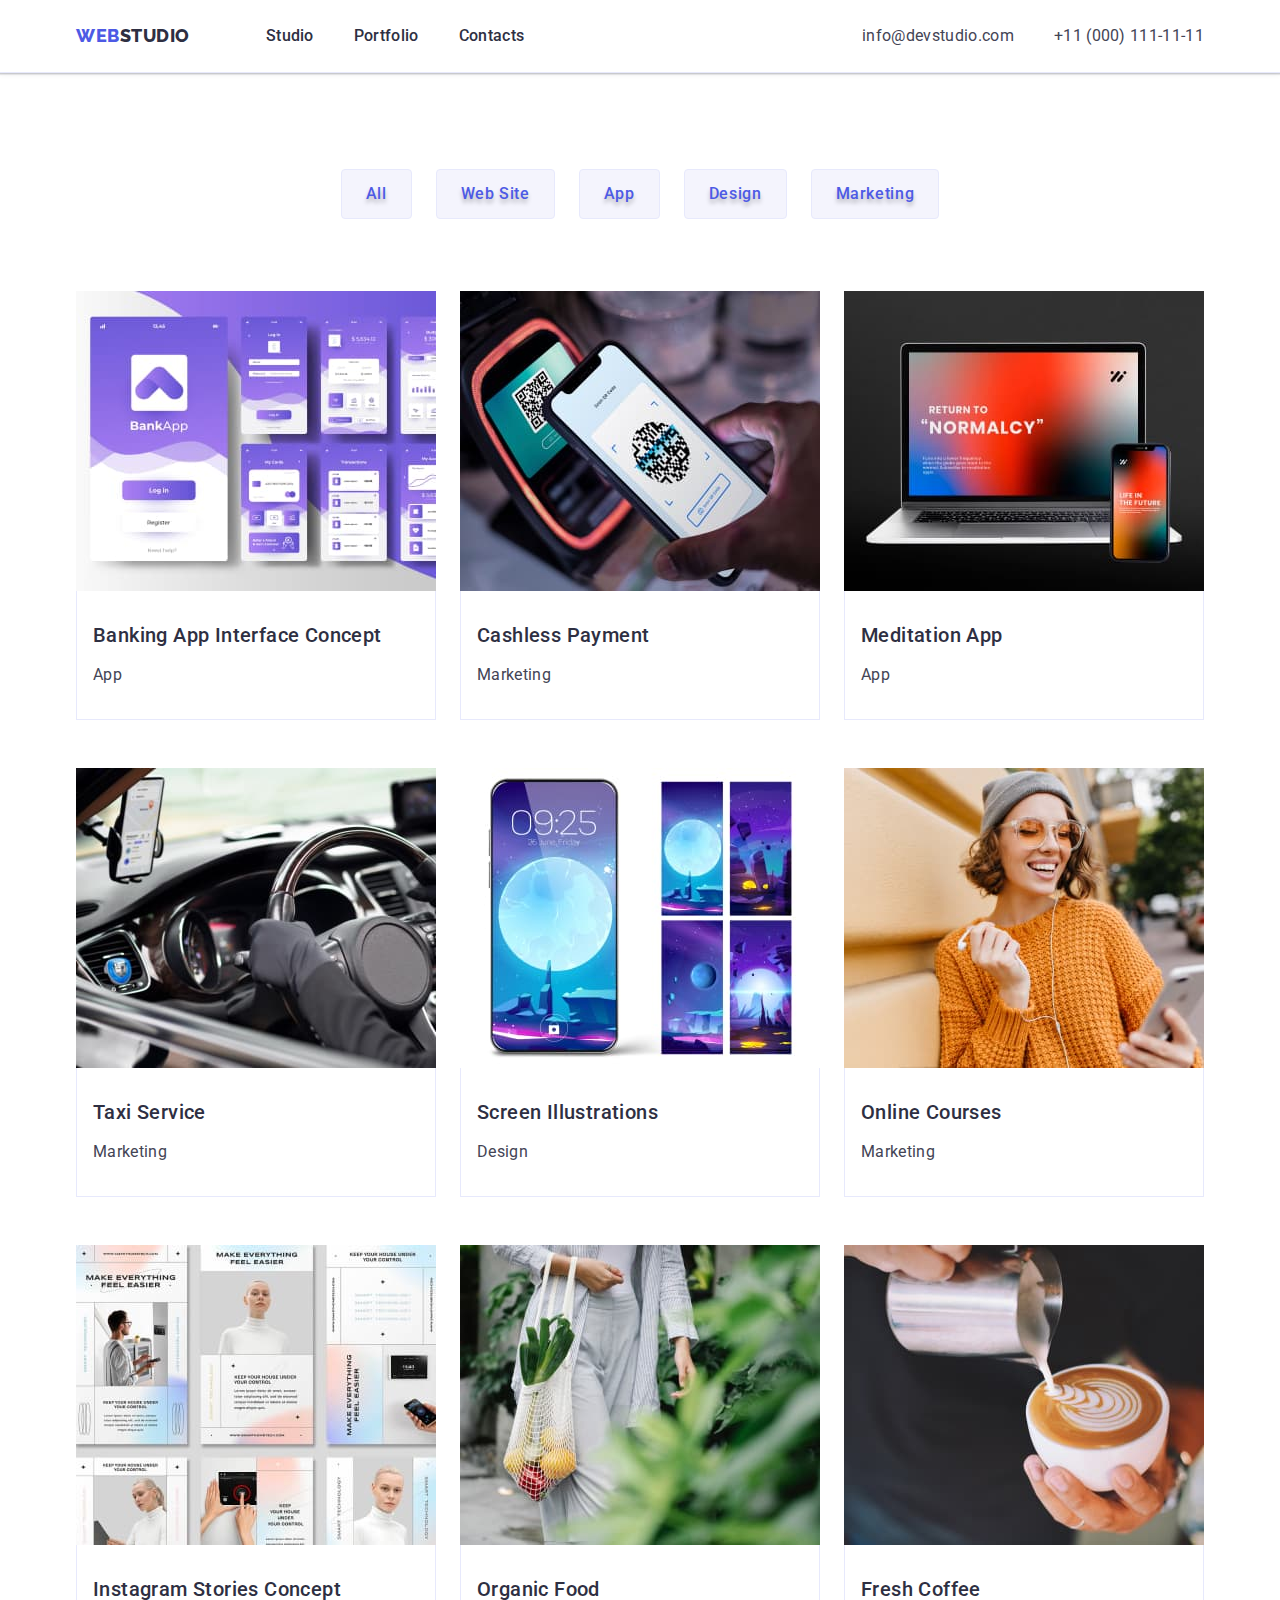
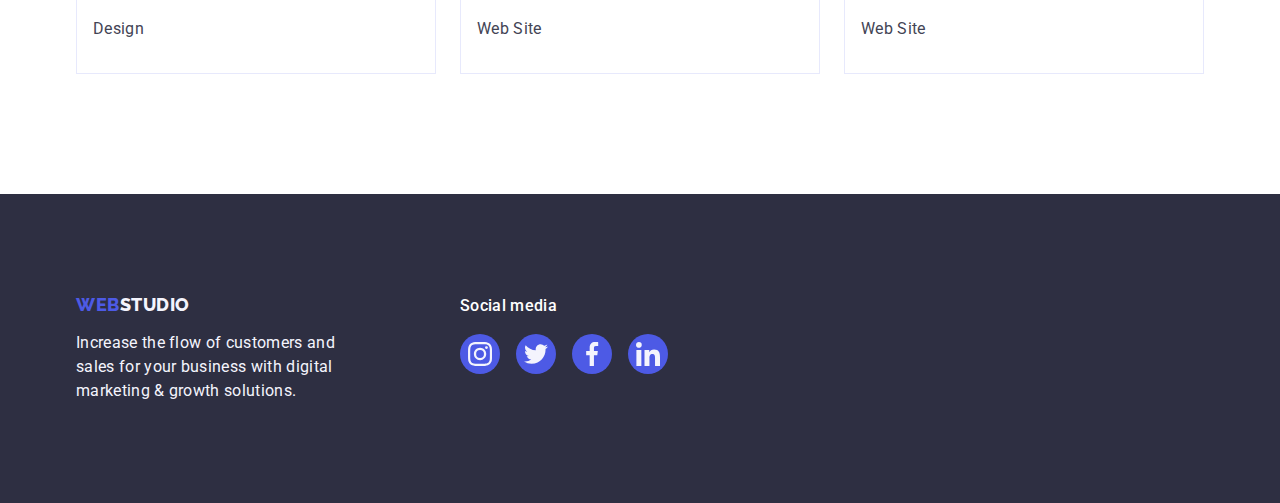
==== portfolio.html @ 97d9775e "first" ====
<!DOCTYPE html>
<html lang="en">
  <head>
    <meta charset="UTF-8" />
    <meta http-equiv="X-UA-Compatible" content="IE=edge" />
    <meta name="viewport" content="width=device-width, initial-scale=1.0" />
    <link rel="preconnect" href="https://fonts.googleapis.com" />
    <link rel="preconnect" href="https://fonts.gstatic.com" crossorigin />
    <link
      href="https://cdnjs.cloudflare.com/ajax/libs/modern-normalize/1.1.0/modern-normalize.min.css"
      rel="stylesheet"
    />
    <link rel="stylesheet" href="./css/styles.css" />
    <link
      href="https://fonts.googleapis.com/css2?family=Raleway:wght@800&family=Roboto:wght@400;500;700;900&display=swap"
      rel="stylesheet"
    />
    <title>Портфоліо</title>
  </head>

  <body>
    <!-- Top line -->
    <header class="page-header">
      <div class="container page-header-container">
        <nav class="page-navigation">
          <a href="./index.html" class="logo-units link">
            Web<span class="studio">Studio</span></a
          >
          <ul class="list menu-navigation">
            <li>
              <a href="./index.html" class="menu-nav-links link">Studio</a>
            </li>
            <li>
              <a href="./portfolio.html" class="menu-nav-links link"
                >Portfolio</a
              >
            </li>
            <li>
              <a href="" class="menu-nav-links link">Contacts</a>
            </li>
          </ul>
        </nav>

        <address class="adress-contacts">
          <ul class="list link-contacts">
            <li>
              <a href="mailto:info@devstudio.com" class="link">
                info@devstudio.com</a
              >
            </li>
            <li>
              <a href="tel:+110001111111" class="link"> +11 (000) 111-11-11</a>
            </li>
          </ul>
        </address>
      </div>
    </header>
    <main>
      <section class="section">
        <div class="container">
          <h1 hidden>Filters button</h1>
          <!-- Filters -->
          <ul class="filters list buttons-container">
            <li>
              <button type="button" class="filt-button button-text">All</button>
            </li>
            <li>
              <button type="button" class="filt-button button-text">
                Web Site
              </button>
            </li>
            <li>
              <button type="button" class="filt-button button-text">App</button>
            </li>
            <li>
              <button type="button" class="filt-button button-text">
                Design
              </button>
            </li>
            <li>
              <button type="button" class="filt-button button-text">
                Marketing
              </button>
            </li>
          </ul>

          <ul class="list pr-cards-container">
            <!-- Row 1 -->
            <li class="pr-cards">
              <a class="link pr-card-link" href="">
                <img
                  src="./images/project-card1.jpg"
                  alt="Bank app's windows"
                  width="360"
                  class="cards-images im-one"
                />
                <div class="prcards-content-container">
                  <h2 class="header-three-portfolio">
                    Banking App Interface Concept
                  </h2>
                  <p class="app-portfolio">App</p>
                </div>
              </a>
            </li>
            <li class="pr-cards">
              <a class="link pr-card-link" href="">
                <img
                  src="./images/project-card2.jpg"
                  alt="Smartphone's screeen with QR-code"
                  width="360"
                  class="cards-images im-two"
                />
                <div class="prcards-content-container">
                  <h2 class="header-three-portfolio">Cashless Payment</h2>
                  <p class="app-portfolio">Marketing</p>
                </div>
              </a>
            </li>
            <li class="pr-cards">
              <a class="link pr-card-link" href="">
                <img
                  src="./images/project-card3.jpg"
                  alt="Image of laptop and smartphone displays"
                  width="360"
                  class="cards-images im-three"
                />
                <div class="prcards-content-container">
                  <h2 class="header-three-portfolio">Meditation App</h2>
                  <p class="app-portfolio">App</p>
                </div>
              </a>
            </li>
            <!-- Row 2 -->
            <li class="pr-cards">
              <a class="link pr-card-link" href="">
                <img
                  src="./images/project-card4.jpg"
                  alt="Hand on the steering wheel"
                  width="360"
                  class="cards-images im-four"
                />
                <div class="prcards-content-container">
                  <h2 class="header-three-portfolio">Taxi Service</h2>
                  <p class="app-portfolio">Marketing</p>
                </div>
              </a>
            </li>
            <li class="pr-cards">
              <a class="link pr-card-link" href="">
                <img
                  src="./images/project-card5.jpg"
                  alt="Wallpapers on the smartphone screen"
                  width="360"
                  class="cards-images im-five"
                />
                <div class="prcards-content-container">
                  <h2 class="header-three-portfolio">Screen Illustrations</h2>
                  <p class="app-portfolio">Design</p>
                </div>
              </a>
            </li>
            <li class="pr-cards">
              <a class="link pr-card-link" href="">
                <img
                  src="./images/project-card6.jpg"
                  alt="Women with headphones"
                  width="360"
                  class="cards-images im-six"
                />
                <div class="prcards-content-container">
                  <h2 class="header-three-portfolio">Online Courses</h2>
                  <p class="app-portfolio">Marketing</p>
                </div>
              </a>
            </li>
            <!-- Row 3 -->
            <li class="pr-cards">
              <a class="link pr-card-link" href="">
                <img
                  src="./images/project-card7.jpg"
                  alt="Examples of developed stories"
                  width="360"
                  class="cards-images im-seven"
                />
                <div class="prcards-content-container">
                  <h2 class="header-three-portfolio">
                    Instagram Stories Concept
                  </h2>
                  <p class="app-portfolio">Design</p>
                </div>
              </a>
            </li>
            <li class="pr-cards">
              <a class="link pr-card-link" href="">
                <img
                  src="./images/project-card8.jpg"
                  alt="The women in light clothes with a bag"
                  width="360"
                  class="cards-images im-eight"
                />
                <div class="prcards-content-container">
                  <h2 class="header-three-portfolio">Organic Food</h2>
                  <p class="app-portfolio">Web Site</p>
                </div>
              </a>
            </li>
            <li class="pr-cards">
              <a class="link pr-card-link" href="">
                <img
                  src="./images/project-card9.jpg"
                  alt="Pouring cream into a cup of coffee"
                  width="360"
                  class="cards-images im-nine"
                />
                <div class="prcards-content-container">
                  <h2 class="header-three-portfolio">Fresh Coffee</h2>
                  <p class="app-portfolio">Web Site</p>
                </div>
              </a>
            </li>
          </ul>
        </div>
      </section>
    </main>

    <!-- Footer -->
    <footer class="foot-box">
      <div class="container footer-container">
        <div class="footer-container-one">
          <a href="./index.html" class="logo logo-units link">
            Web<span class="foot-studio">Studio</span></a
          >
          <p class="foot-text">
            Increase the flow of customers and sales for your business with
            digital marketing & growth solutions.
          </p>
        </div>

        <div>
          <p class="soc-media">Social media</p>
          <ul class="social-list-foot list">
            <li class="list-item-foot">
              <a href="" class="social-link">
                <svg class="social-icon-footer" width="24" height="24">
                  <use href="./images/icons.svg#icon-instagram"></use>
                </svg>
              </a>
            </li>
            <li class="list-item-foot">
              <a href="" class="social-link">
                <svg class="social-icon-footer" width="24" height="24">
                  <use href="./images/icons.svg#icon-twitter"></use>
                </svg>
              </a>
            </li>
            <li class="list-item-foot">
              <a href="" class="social-link">
                <svg class="social-icon-footer" width="24" height="24">
                  <use href="./images/icons.svg#icon-facebook"></use>
                </svg>
              </a>
            </li>
            <li class="list-item-foot">
              <a href="" class="social-link">
                <svg class="social-icon-footer" width="24" height="24">
                  <use href="./images/icons.svg#icon-linkedin"></use>
                </svg>
              </a>
            </li>
          </ul>
        </div>
      </div>
    </footer>
  </body>
</html>
---- css/styles.css ----
:root {
  --brand-color1: #ffffff;
  --brand-color2: #4d5ae5;
  --brand-color3: #2e2f42;
  --brand-color4: #434455;
  --brand-color5: #e7e9fc;
  --brand-color6: #f4f4fd;
  --brand-color7: #404bbf;

  --icon-color1: #2e2f42;
  --icon-color2: #4d5ae5;
  --icon-color3: #8e8f99;
  --icon-color4: #f4f4fd;
  --icon-hover2: #31d0aa;

  --brand-color-customer-link: #8e8f99;
  --brand-font-weight1: 800;
  --brand-font-weight2: 500;
  --brand-font-weight3: 700;
  --brand-font-weight4: 400;
  --brand-font-size1: 16px;
  --brand-font-size2: 18px;
  --brand-font-size3: 20px;
  --brand-font-size4: 36px;
  --brand-font-size-title: 56px;
}

/* Main Page */
body {
  font-family: "Roboto", sans-serif;
  background: var(--brand-color1);
  font-size: var(--brand-font-size1);
  font-weight: var(--brand-font-weight4);
  color: var(--brand-color4);
}

.link {
  text-decoration: none;
}

.list {
  list-style: none;
}

button {
  cursor: pointer;
}

h1,
h2,
h3,
h4,
p {
  margin-top: 0;
  margin-bottom: 0;
}

ul,
ol {
  margin-top: 0;
  margin-bottom: 0;
  padding-left: 0;
}

img {
  display: block;
  max-width: 100%;
  height: auto;
}

.container {
  max-width: 1158px;
  padding: 0 15px;
  margin: 0 auto;
}

/* ==========HEADER========== */
.page-header {
  /* Top line bg */

  /* WHITE Header background, team card background */
  background: var(--brand-color1);
  /* CORNFLOWER */
  border-bottom: 1px solid var(--brand-color5);
  box-shadow: 0px 2px 1px rgba(46, 47, 66, 0.08),
    0px 1px 1px rgba(46, 47, 66, 0.16), 0px 1px 6px rgba(46, 47, 66, 0.08);
}
.page-header-container {
  display: flex;
  align-items: center;
  justify-content: space-between;
}
.page-navigation {
  display: flex;
  align-items: center;
  padding-top: 24px;
  padding-bottom: 24px;
}
.logo-units {
  font-weight: var(--brand-font-weight1);
  font-family: "Raleway", sans-serif;
  font-size: var(--brand-font-size2);
  line-height: 1.17;
  letter-spacing: 0.03em;
  text-transform: uppercase;
  /* Web */
  color: var(--brand-color2);
  margin-right: 76px;
}

/* Studio */
.studio {
  color: var(--brand-color3);
}

/* Studio in footer*/
.foot-studio {
  color: var(--brand-color6);
}

/*Menu Nav  */
.menu-navigation {
  display: flex;
  align-items: center;
  gap: 40px;
}
.menu-nav-links {
  font-weight: var(--brand-font-weight2);
  letter-spacing: 0.02em;
  color: var(--brand-color3);
  line-height: 1.5;
  padding: 24px 0;
}

.menu-nav-links:hover,
.menu-nav-links:focus {
  color: var(--brand-color7);
}

.adress-contacts {
  font-style: normal;
}

.link-contacts {
  display: flex;
  align-items: flex-end;
  gap: 40px;
  justify-content: flex-end;
}
.link-contacts .link {
  letter-spacing: 0.02em;
  color: var(--brand-color4);
}

.link-contacts .link:hover,
.link-contacts .link:focus {
  color: var(--brand-color7);
}

/* Hero Image  */
.hero-dark-bg {
  /* GREY */

  background: rgba(46, 47, 66, 0.7);
  padding: 188px 0;
}

.background {
  max-width: 1440px;
  margin: 0 auto;
  background-image: linear-gradient(
      rgba(46, 47, 66, 0.7),
      rgba(46, 47, 66, 0.7)
    ),
    url("../images/people-office.jpg");
  background-size: cover;
  background-repeat: no-repeat;
  background-position: center;
  filter: drop-shadow(0px 4px 4px rgba(0, 0, 0, 0.25));
}

.image-hero-container {
  display: flex;
  flex-direction: column;
  justify-content: center;
  align-items: center;
  row-gap: 48px;
}
.efsol-title {
  /* Effective Solutions for Your Business */
  /* Header 1 */

  font-weight: var(--brand-font-weight3);
  font-size: var(--brand-font-size-title);
  line-height: 1.07;
  /* or 107% */

  text-align: center;
  letter-spacing: 0.02em;
  color: var(--brand-color1);
  max-width: 496px;
}

/* Button */
.main-but {
  background-color: var(--brand-color2);
  box-shadow: 0px 4px 4px rgba(0, 0, 0, 0.15);
  border-radius: 4px;
  font-weight: var(--brand-font-weight2);
  font-size: var(--brand-font-size1);
  letter-spacing: 0.04em;
  line-height: 1.5;
  font-family: var(--main-font-family);
  color: var(--brand-color1);
  text-shadow: 0px 4px 4px rgba(0, 0, 0, 0.25);
  align-self: center;
  padding: 16px 32px;
  min-width: 169px;
  height: 56px;
  border: none;
}

.button-text {
  font-weight: var(--brand-font-weight2);
  font-size: var(--brand-font-size1);
  letter-spacing: 0.04em;
  line-height: 1.5;
  font-family: var(--main-font-family), sans-serif;

  color: var(--brand-color1);
  border: 1px solid #000000;
  text-shadow: 0px 4px 4px rgba(0, 0, 0, 0.25);
}

.main-but:hover,
.main-but:focus {
  background: var(--brand-color7);
}

.features-main-title {
  display: none;
}

.sect-one-container {
  padding-top: 120px;
  padding-bottom: 120px;
}
.features-container {
  display: flex;
  flex-direction: row;
  gap: 24px;
}
.features-container-text {
  display: flex;
  flex-direction: column;
  align-items: flex-start;
  padding: 0px;
  width: calc((100% - 72px) / 4);
}
.header-three {
  /* Header 3 */
  font-weight: var(--brand-font-weight2);
  font-size: var(--brand-font-size3);
  /* identical to box height, or 120% */
  letter-spacing: 0.02em;
  line-height: 1.2;
  color: var(--brand-color3);
  margin-bottom: 8px;
  text-align: center;
}

.feature-text {
  letter-spacing: 0.02em;
  line-height: 1.5;
}

.header-two {
  /* Header 2 */
  font-weight: var(--brand-font-weight3);
  font-size: var(--brand-font-size4);
  line-height: 1.11;
  text-align: center;
  letter-spacing: 0.02em;
  text-transform: capitalize;
  color: var(--brand-color3);
  margin-bottom: 72px;
}

.features-item {
  display: flex;
  justify-content: center;
  height: 112px;
  align-items: center;
  margin-bottom: 8px;
  background-color: var(--brand-color6);
  background-size: contain;
  border-radius: 4px;
}
.features-icon {
  margin: 24px 100px;
}

/* ================Section 2============ */
.sect-two-container {
  padding-bottom: 120px;
}

.sect-two-list {
  display: flex;
  align-items: center;
  gap: 24px;
}

.sect-two-cards {
  width: calc((100% - 48px) / 3);
}

/* =====================Section 3 ==========================  */
.sect-three-light-bg {
  /* Light-bg */
  background-color: var(--brand-color6);
}
.sect-three-container {
  padding-top: 120px;
  padding-bottom: 120px;
}

.container-team-card {
  display: flex;
  align-items: center;
  gap: 24px;
}
.list-cards {
  /* WHITE Header background, team card background*/
  background: var(--brand-color1);
  box-shadow: 0px 1px 6px rgba(46, 47, 66, 0.08),
    0px 1px 1px rgba(46, 47, 66, 0.16), 0px 2px 1px rgba(46, 47, 66, 0.08);
  border-radius: 0px 0px 4px 4px;
  width: calc((100% - 3 * 24px) / 4);
}

.image-team-card {
  mix-blend-mode: normal;
}
.img-tc-one {
  background: url(man-with-laptop-presenting-something.jpg);
}

.img-tc-two {
  background: url(img-2);
}
.img-tc-three {
  background: url(young-beautiful-woman-pink-warm-sweater-natural-look-smiling-portrait-isolated-long-hair);
}
.img-tc-four {
  background: url(confident-handsome-guy-posing-against-white-wall);
}

.card-content-container {
  display: flex;
  flex-direction: column;
  flex-wrap: wrap;
  align-items: center;
  gap: 8px;
  padding: 32px 0;
}
.profession {
  height: 24px;
  letter-spacing: 0.02em;
  font-size: var(--brand-font-size1);
  line-height: 1.5;
  color: var(--brand-color4);
  text-align: center;
}
/* ===============Social links===================== */

.social-list {
  display: flex;
  justify-content: center;
  margin: 8px auto;
  gap: 24px;
}
.social-icon {
  display: flex;
  fill: var(--brand-color6);
}
.social-link {
  display: flex;
  justify-content: center;
  align-items: center;
  width: 40px;
  height: 40px;
  border-radius: 50%;
  background-color: var(--brand-color2);
}

.social-link:hover,
.social-link:focus {
  background-color: var(--brand-color7);
}

.list-cards:hover,
.list-cards:focus {
  box-shadow: 0px 1px 6px rgba(46, 47, 66, 0.08),
    0px 1px 1px rgba(46, 47, 66, 0.16), 0px 2px 1px rgba(46, 47, 66, 0.08);
}
/* =============Section 4================= */
.sect-four-container {
  padding-bottom: 120px;
  padding-top: 120px;
}
.header-two-cust {
  /* Header 2 */
  font-weight: var(--brand-font-weight3);
  font-size: var(--brand-font-size4);
  line-height: 1.1;
  text-align: center;
  letter-spacing: 0.02em;
  text-transform: capitalize;
  color: var(--brand-color3);
  margin-bottom: 72px;
}
.customer-list {
  display: flex;
  gap: 24px;
  justify-content: space-evenly;
}

.customer-list-item {
}

.custom-link {
  display: flex;
  align-items: center;
  justify-content: center;
  width: 168px;
  height: 88px;
  /* LIGHT SLATE */

  color: var(--brand-color-customer-link);
  border: 1px solid var(--brand-color-customer-link);
  border-radius: 4px;
}

.custom-link:hover,
.custom-link:focus {
  border-color: var(--brand-color7);
  color: var(--brand-color7);
}

.custom-icon {
  margin: 16px 32px;
  fill: currentColor;
}
/* ==============Footer========================= */
.foot-box {
  /* Footer */

  background: var(--brand-color3);
  padding-top: 100px;
  padding-bottom: 100px;
}
.footer-container {
  display: flex;
  align-items: baseline;
  flex-direction: row;
}

.footer-container-one {
  margin-right: 120px;
}
.logo {
  display: inline-block;
  margin-bottom: 16px;
}

.foot-text {
  /* Text */
  width: 264px;
  letter-spacing: 0.02em;
  color: var(--brand-color6);
  line-height: 1.5;
}

.soc-media {
  color: var(--brand-color1);
  margin-bottom: 16px;
  font-weight: var(--brand-font-weight2);
  letter-spacing: 0.02em;
  line-height: 1.5;
}

.social-icon-footer {
  display: flex;
  fill: var(--brand-color6);
}

.social-list-foot {
  display: flex;
  justify-content: center;
  margin: 8px auto;
  gap: 16px;
}

.list-item-foot .social-link:hover,
.list-item-foot .social-link:focus {
  background-color: var(--icon-hover2);
}
/*  ===============Portfolio styles===============   */

.buttons-container {
  display: flex;
  flex-direction: row;
  justify-content: center;
  margin-bottom: 72px;
  gap: 24px;
}

.filt-button {
  /* Filter Btn  */

  background: var(--brand-color6);
  border: 1px solid var(--brand-color5);
  border-radius: 4px;
  color: var(--brand-color2);
  padding: 12px 24px;
}

.filt-button:hover,
.filt-button:focus {
  color: var(--brand-color1);
  background: var(--brand-color7);
  box-shadow: 0px 3px 1px rgba(0, 0, 0, 0.1), 0px 2px 1px rgba(0, 0, 0, 0.08),
    0px 2px 2px rgba(0, 0, 0, 0.12);
  border-radius: 4px;
  border: 1px solid transparent;
}

.section {
  padding: 96px 0 120px;
}
.pr-cards {
  background: var(--brand-color1);
  width: calc((100% - 48px) / 3);
}

.pr-card-link {
  display: block;
}
.pr-card-link:hover,
.pr-card-link:focus {
  box-shadow: 0px 1px 6px rgba(46, 47, 66, 0.08),
    0px 1px 1px rgba(46, 47, 66, 0.16), 0px 2px 1px rgba(46, 47, 66, 0.08);
}

.pr-cards-container {
  display: flex;
  flex-direction: row;
  flex-wrap: wrap;
  column-gap: 24px;
  row-gap: 48px;
}

.prcards-content-container {
  display: flex;
  flex-direction: column;
  justify-content: center;
  justify-content: flex-start;
  padding: 32px 16px;
  gap: 8px;
  border: 1px solid var(--brand-color5);
  border-top: none;
}
.cards-images {
  mix-blend-mode: normal;
}

.im-one {
  background: url(4074365);
}
.im-two {
  background: url(4);
}
.im-three {
  background: url(tp238-pf-s73-05-mockup);
}

.im-four {
  background: url(female-taxi-driver-paying-attention-road);
}
.im-five {
  background: url(2105.w026.n002.440B.p0.440);
  mix-blend-mode: normal;
}

.im-six {
  background: url(charming-short-haired-lady-gray-hat-standing-beside-wall-with-smartphone);
  mix-blend-mode: normal;
}

.im-seven {
  background: url(6418424.jpg);
}
.im-eight {
  background: url(pexels-photo-7262897);
  mix-blend-mode: normal;
}

.im-nine {
  background: url(pexels-chevanon-photography-302897);
  mix-blend-mode: normal;
}

.header-three-portfolio {
  /* Header 3 */
  font-weight: var(--brand-font-weight2);
  font-size: var(--brand-font-size3);
  /* identical to box height, or 120% */
  letter-spacing: 0.02em;
  line-height: 1.2;
  color: var(--brand-color3);
  margin-bottom: 8px;
}
.app-portfolio {
  height: 24px;
  letter-spacing: 0.02em;
  font-size: var(--brand-font-size1);
  line-height: 1.5;
  color: var(--brand-color4);
}
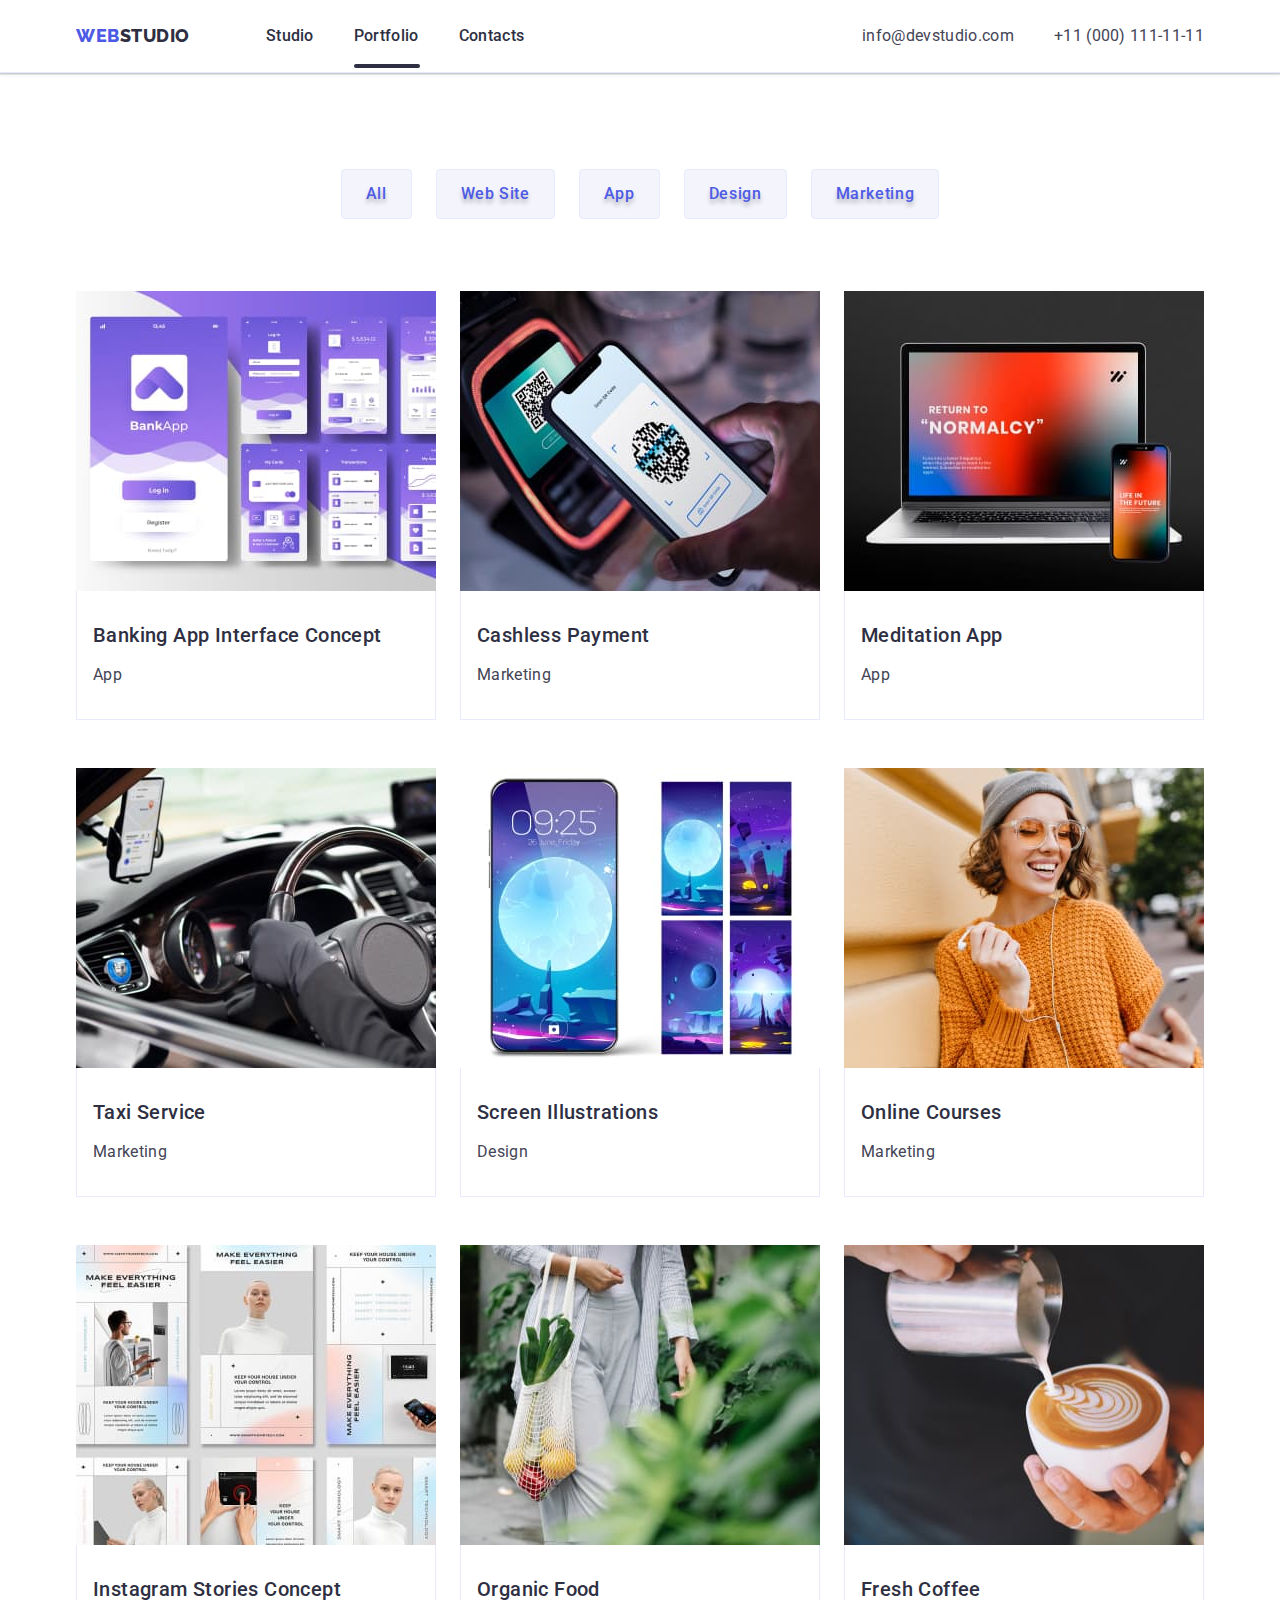
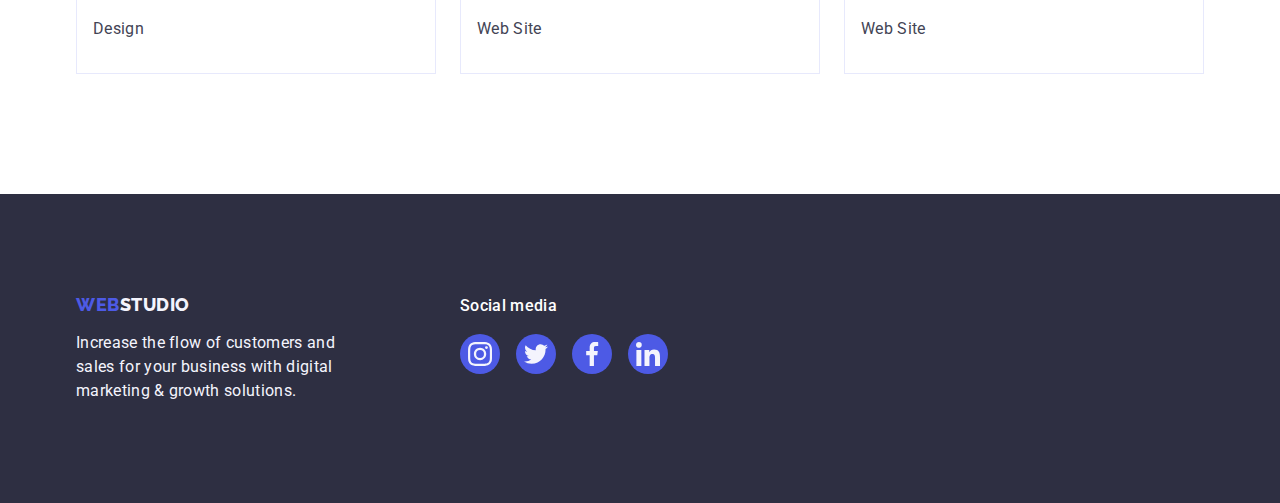
==== commit 72169c33: "second" ====
--- a/portfolio.html
+++ b/portfolio.html
@@ -31,7 +31,7 @@
               <a href="./index.html" class="menu-nav-links link">Studio</a>
             </li>
             <li>
-              <a href="./portfolio.html" class="menu-nav-links link"
+              <a href="./portfolio.html" class="menu-nav-links link portfolio-window"
                 >Portfolio</a
               >
             </li>
@@ -88,12 +88,20 @@
             <!-- Row 1 -->
             <li class="pr-cards">
               <a class="link pr-card-link" href="">
-                <img
-                  src="./images/project-card1.jpg"
-                  alt="Bank app's windows"
-                  width="360"
-                  class="cards-images im-one"
-                />
+                <div class="pr-card-wrapper">
+                  <img
+                    src="./images/project-card1.jpg"
+                    alt="Bank app's windows"
+                    width="360"
+                    class="cards-images im-one"
+                  />
+                  <p class="overlay">
+                    14 Stylish and User-Friendly App Design Concepts · Task
+                    Manager App · Calorie Tracker App · Exotic Fruit Ecommerce
+                    App · Cloud Storage App
+                  </p>
+                </div>
+
                 <div class="prcards-content-container">
                   <h2 class="header-three-portfolio">
                     Banking App Interface Concept
@@ -104,12 +112,20 @@
             </li>
             <li class="pr-cards">
               <a class="link pr-card-link" href="">
-                <img
-                  src="./images/project-card2.jpg"
-                  alt="Smartphone's screeen with QR-code"
-                  width="360"
-                  class="cards-images im-two"
-                />
+                <div class="pr-card-wrapper">
+                  <img
+                    src="./images/project-card2.jpg"
+                    alt="Smartphone's screeen with QR-code"
+                    width="360"
+                    class="cards-images im-two"
+                  />
+                  <p class="overlay">
+                    14 Stylish and User-Friendly App Design Concepts · Task
+                    Manager App · Calorie Tracker App · Exotic Fruit Ecommerce
+                    App · Cloud Storage App
+                  </p>
+                </div>
+
                 <div class="prcards-content-container">
                   <h2 class="header-three-portfolio">Cashless Payment</h2>
                   <p class="app-portfolio">Marketing</p>
@@ -118,12 +134,20 @@
             </li>
             <li class="pr-cards">
               <a class="link pr-card-link" href="">
-                <img
-                  src="./images/project-card3.jpg"
-                  alt="Image of laptop and smartphone displays"
-                  width="360"
-                  class="cards-images im-three"
-                />
+                <div class="pr-card-wrapper">
+                  <img
+                    src="./images/project-card3.jpg"
+                    alt="Image of laptop and smartphone displays"
+                    width="360"
+                    class="cards-images im-three"
+                  />
+                  <p class="overlay">
+                    14 Stylish and User-Friendly App Design Concepts · Task
+                    Manager App · Calorie Tracker App · Exotic Fruit Ecommerce
+                    App · Cloud Storage App
+                  </p>
+                </div>
+
                 <div class="prcards-content-container">
                   <h2 class="header-three-portfolio">Meditation App</h2>
                   <p class="app-portfolio">App</p>
@@ -133,12 +157,20 @@
             <!-- Row 2 -->
             <li class="pr-cards">
               <a class="link pr-card-link" href="">
-                <img
-                  src="./images/project-card4.jpg"
-                  alt="Hand on the steering wheel"
-                  width="360"
-                  class="cards-images im-four"
-                />
+                <div class="pr-card-wrapper">
+                  <img
+                    src="./images/project-card4.jpg"
+                    alt="Hand on the steering wheel"
+                    width="360"
+                    class="cards-images im-four"
+                  />
+                  <p class="overlay">
+                    14 Stylish and User-Friendly App Design Concepts · Task
+                    Manager App · Calorie Tracker App · Exotic Fruit Ecommerce
+                    App · Cloud Storage App
+                  </p>
+                </div>
+
                 <div class="prcards-content-container">
                   <h2 class="header-three-portfolio">Taxi Service</h2>
                   <p class="app-portfolio">Marketing</p>
@@ -147,12 +179,20 @@
             </li>
             <li class="pr-cards">
               <a class="link pr-card-link" href="">
-                <img
-                  src="./images/project-card5.jpg"
-                  alt="Wallpapers on the smartphone screen"
-                  width="360"
-                  class="cards-images im-five"
-                />
+                <div class="pr-card-wrapper">
+                  <img
+                    src="./images/project-card5.jpg"
+                    alt="Wallpapers on the smartphone screen"
+                    width="360"
+                    class="cards-images im-five"
+                  />
+                  <p class="overlay">
+                    14 Stylish and User-Friendly App Design Concepts · Task
+                    Manager App · Calorie Tracker App · Exotic Fruit Ecommerce
+                    App · Cloud Storage App
+                  </p>
+                </div>
+
                 <div class="prcards-content-container">
                   <h2 class="header-three-portfolio">Screen Illustrations</h2>
                   <p class="app-portfolio">Design</p>
@@ -161,12 +201,20 @@
             </li>
             <li class="pr-cards">
               <a class="link pr-card-link" href="">
-                <img
-                  src="./images/project-card6.jpg"
-                  alt="Women with headphones"
-                  width="360"
-                  class="cards-images im-six"
-                />
+                <div class="pr-card-wrapper">
+                  <img
+                    src="./images/project-card6.jpg"
+                    alt="Women with headphones"
+                    width="360"
+                    class="cards-images im-six"
+                  />
+                  <p class="overlay">
+                    14 Stylish and User-Friendly App Design Concepts · Task
+                    Manager App · Calorie Tracker App · Exotic Fruit Ecommerce
+                    App · Cloud Storage App
+                  </p>
+                </div>
+
                 <div class="prcards-content-container">
                   <h2 class="header-three-portfolio">Online Courses</h2>
                   <p class="app-portfolio">Marketing</p>
@@ -176,12 +224,20 @@
             <!-- Row 3 -->
             <li class="pr-cards">
               <a class="link pr-card-link" href="">
-                <img
-                  src="./images/project-card7.jpg"
-                  alt="Examples of developed stories"
-                  width="360"
-                  class="cards-images im-seven"
-                />
+                <div class="pr-card-wrapper">
+                  <img
+                    src="./images/project-card7.jpg"
+                    alt="Examples of developed stories"
+                    width="360"
+                    class="cards-images im-seven"
+                  />
+                  <p class="overlay">
+                    14 Stylish and User-Friendly App Design Concepts · Task
+                    Manager App · Calorie Tracker App · Exotic Fruit Ecommerce
+                    App · Cloud Storage App
+                  </p>
+                </div>
+
                 <div class="prcards-content-container">
                   <h2 class="header-three-portfolio">
                     Instagram Stories Concept
@@ -192,12 +248,20 @@
             </li>
             <li class="pr-cards">
               <a class="link pr-card-link" href="">
-                <img
-                  src="./images/project-card8.jpg"
-                  alt="The women in light clothes with a bag"
-                  width="360"
-                  class="cards-images im-eight"
-                />
+                <div class="pr-card-wrapper">
+                  <img
+                    src="./images/project-card8.jpg"
+                    alt="The women in light clothes with a bag"
+                    width="360"
+                    class="cards-images im-eight"
+                  />
+                  <p class="overlay">
+                    14 Stylish and User-Friendly App Design Concepts · Task
+                    Manager App · Calorie Tracker App · Exotic Fruit Ecommerce
+                    App · Cloud Storage App
+                  </p>
+                </div>
+
                 <div class="prcards-content-container">
                   <h2 class="header-three-portfolio">Organic Food</h2>
                   <p class="app-portfolio">Web Site</p>
@@ -206,12 +270,19 @@
             </li>
             <li class="pr-cards">
               <a class="link pr-card-link" href="">
-                <img
-                  src="./images/project-card9.jpg"
-                  alt="Pouring cream into a cup of coffee"
-                  width="360"
-                  class="cards-images im-nine"
-                />
+                <div class="pr-card-wrapper">
+                  <img
+                    src="./images/project-card9.jpg"
+                    alt="Pouring cream into a cup of coffee"
+                    width="360"
+                    class="cards-images im-nine"
+                  />
+                  <p class="overlay">
+                    14 Stylish and User-Friendly App Design Concepts · Task
+                    Manager App · Calorie Tracker App · Exotic Fruit Ecommerce
+                    App · Cloud Storage App
+                  </p>
+                </div>
                 <div class="prcards-content-container">
                   <h2 class="header-three-portfolio">Fresh Coffee</h2>
                   <p class="app-portfolio">Web Site</p>
--- a/css/styles.css
+++ b/css/styles.css
@@ -23,6 +23,7 @@
   --brand-font-size3: 20px;
   --brand-font-size4: 36px;
   --brand-font-size-title: 56px;
+  --transition-duration: 250ms cubic-bezier(0.4, 0, 0.2, 1);
 }
 
 /* Main Page */
@@ -130,6 +131,7 @@
   color: var(--brand-color3);
   line-height: 1.5;
   padding: 24px 0;
+  transition: color var(--transition-duration);
 }
 
 .menu-nav-links:hover,
@@ -137,6 +139,30 @@
   color: var(--brand-color7);
 }
 
+.index-window::after {
+  position: absolute;
+  display: flex;
+  top: 44px;
+  content: "";
+  margin-top: 20px;
+  background-color: currentColor;
+  width: 48px;
+  height: 4px;
+  border-radius: 2px;
+}
+
+.portfolio-window::after {
+  position: absolute;
+  display: flex;
+  top: 44px;
+  content: "";
+  margin-top: 20px;
+  background-color: currentColor;
+  width: 66px;
+  height: 4px;
+  border-radius: 2px;
+}
+
 .adress-contacts {
   font-style: normal;
 }
@@ -150,6 +176,7 @@
 .link-contacts .link {
   letter-spacing: 0.02em;
   color: var(--brand-color4);
+  transition: color var(--transition-duration);
 }
 
 .link-contacts .link:hover,
@@ -218,6 +245,7 @@
   min-width: 169px;
   height: 56px;
   border: none;
+  transition: background-color var(--transition-duration);
 }
 
 .button-text {
@@ -337,6 +365,7 @@
     0px 1px 1px rgba(46, 47, 66, 0.16), 0px 2px 1px rgba(46, 47, 66, 0.08);
   border-radius: 0px 0px 4px 4px;
   width: calc((100% - 3 * 24px) / 4);
+  transition: box-shadow var(--transition-duration);
 }
 
 .image-team-card {
@@ -392,6 +421,7 @@
   height: 40px;
   border-radius: 50%;
   background-color: var(--brand-color2);
+  transition: background-color var(--transition-duration);
 }
 
 .social-link:hover,
@@ -440,6 +470,8 @@
   color: var(--brand-color-customer-link);
   border: 1px solid var(--brand-color-customer-link);
   border-radius: 4px;
+  transition: border-color var(--transition-duration),
+    color var(--transition-duration);
 }
 
 .custom-link:hover,
@@ -524,6 +556,8 @@
   border-radius: 4px;
   color: var(--brand-color2);
   padding: 12px 24px;
+  transition: box-shadow var(--transition-duration),
+    background-color var(--transition-duration);
 }
 
 .filt-button:hover,
@@ -532,7 +566,6 @@
   background: var(--brand-color7);
   box-shadow: 0px 3px 1px rgba(0, 0, 0, 0.1), 0px 2px 1px rgba(0, 0, 0, 0.08),
     0px 2px 2px rgba(0, 0, 0, 0.12);
-  border-radius: 4px;
   border: 1px solid transparent;
 }
 
@@ -546,6 +579,7 @@
 
 .pr-card-link {
   display: block;
+  transition: box-shadow var(--transition-duration);
 }
 .pr-card-link:hover,
 .pr-card-link:focus {
@@ -628,3 +662,85 @@
   line-height: 1.5;
   color: var(--brand-color4);
 }
+
+.pr-card-wrapper {
+  position: relative;
+  overflow: hidden;
+}
+.overlay {
+  position: absolute;
+  background-color: var(--brand-color2);
+  top: 0;
+  left: 0;
+  letter-spacing: 0.02em;
+  color: var(--brand-color6);
+  width: 100%;
+  height: 100%;
+  padding-top: 40px;
+  padding-left: 32px;
+  padding-right: 32px;
+  transform: translateY(100%);
+  transition: transform var(--transition-duration);
+}
+
+.pr-card-link:hover .overlay,
+.pr-card-link:focus .overlay {
+  transform: translateY(0%);
+}
+
+/* ==============Modal window */
+.backdrop {
+  position: fixed;
+  top: 0;
+  left: 0;
+  width: 100%;
+  height: 100%;
+  background-color: rgba(46, 47, 66, 0.4);
+  opacity: 1;
+  visibility: visible;
+  pointer-events: auto;
+  transition: opasity var(--transition-duration),
+    visibility var(--transition-duration);
+}
+
+.modal {
+  position: absolute;
+  width: 408px;
+  height: 584px;
+  left: 50%;
+  top: 50%;
+  transform: translate(-50%, -50%);
+
+  /* DAIRY */
+
+  background: #fcfcfc;
+  box-shadow: 0px 1px 1px rgba(0, 0, 0, 0.14), 0px 1px 3px rgba(0, 0, 0, 0.12),
+    0px 2px 1px rgba(0, 0, 0, 0.2);
+  border-radius: 4px;
+}
+
+.close-modal-btn {
+  position: absolute;
+  top: 32px;
+  right: 32px;
+  display: flex;
+  align-items: center;
+  justify-content: center;
+  padding: 0;
+  background-color: transparent;
+  width: 24px;
+  height: 24px;
+  border-radius: 50%;
+  background: var(--brand-color5);
+  border: 1px solid rgba(0, 0, 0, 0.1);
+}
+
+.modal-close {
+  color: var(--brand-color3);
+}
+
+.is-hidden {
+  opacity: 0;
+  visibility: hidden;
+  pointer-events: none;
+}
